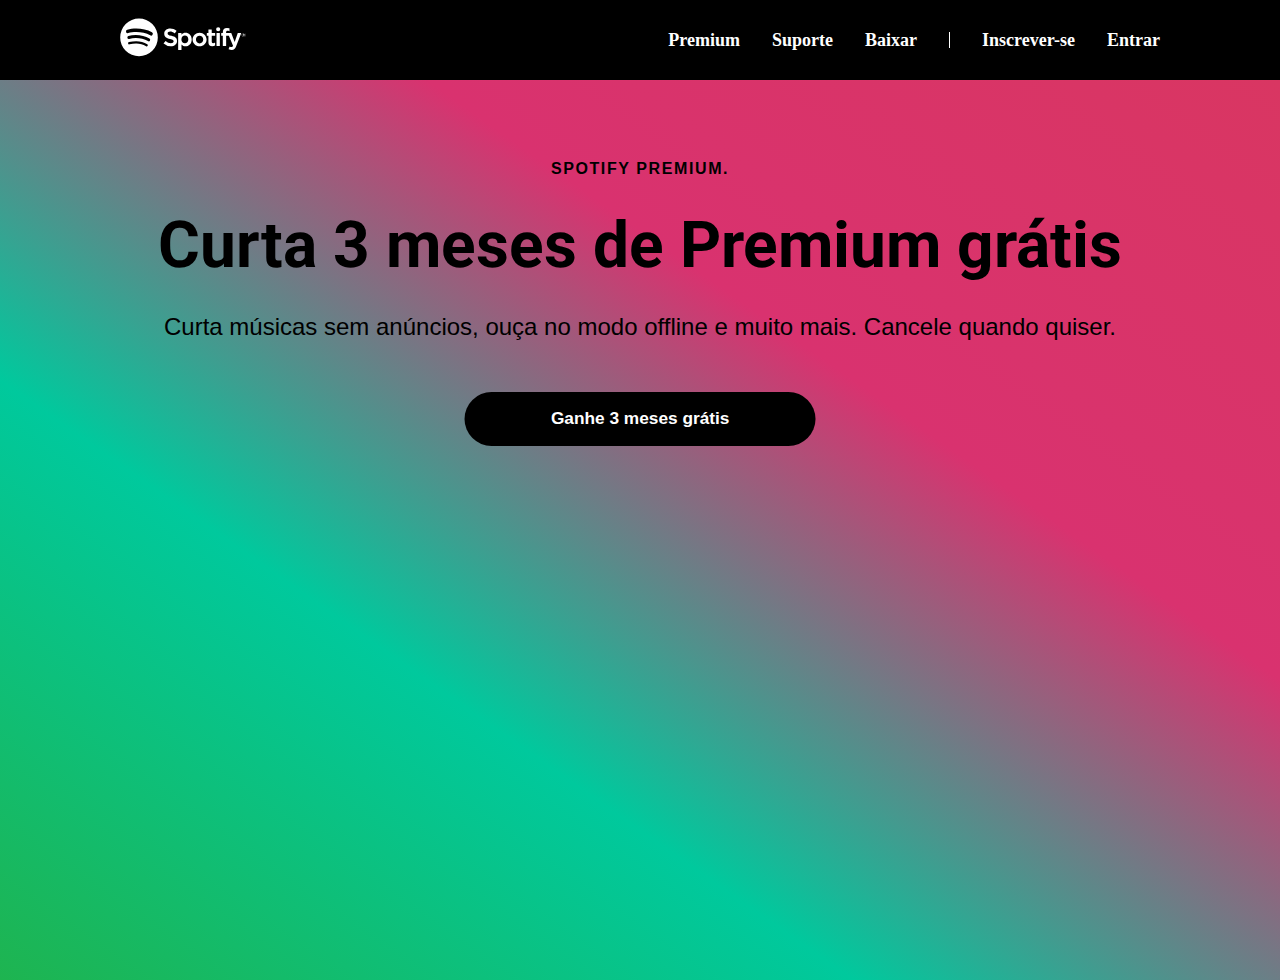
==== index.html @ 45cd378e "teste" ====
<!DOCTYPE html>
<html lang="pt-br">
<head>
    <meta charset="UTF-8">
    <meta http-equiv="X-UA-Compatible" content="IE=edge">
    <meta name="viewport" content="width=device-width, initial-scale=1.0">
    <link rel="stylesheet" href="./assets/css/style.css">
    <link rel="shortcut icon" href="https://www.scdn.co/i/_global/favicon.png" type="image/x-icon">
    <title>Escutar muda tudo | Spotify</title>
</head>
<body>
        <header>
        <div class="menu-header">
            <div class="menu-logo"><a href="#">
                <svg viewBox="0 0 63 20" xmlns="http://www.w3.org/2000/svg" preserveAspectRatio="xMidYMin meet"><g fill-rule="evenodd"><path d="M61.842 9.506a1.02 1.02 0 0 1-1.023-1.024c0-.562.453-1.03 1.029-1.03a1.02 1.02 0 0 1 1.023 1.024 1.03 1.03 0 0 1-1.029 1.03m.006-1.952a.915.915 0 0 0-.922.928c0 .51.394.921.916.921a.916.916 0 0 0 .922-.927.908.908 0 0 0-.916-.922m.226 1.027l.29.406h-.244l-.26-.372h-.225v.372h-.204V7.912h.48c.249 0 .413.128.413.343 0 .176-.102.284-.25.326m-.172-.485h-.267v.34h.267c.133 0 .212-.065.212-.17 0-.11-.08-.17-.212-.17m-12.804-3.52a1.043 1.043 0 1 0-.001 2.086 1.043 1.043 0 0 0 0-2.087m.72 2.89h-1.454a.107.107 0 0 0-.106.107v6.346c0 .06.047.107.106.107h1.455a.107.107 0 0 0 .107-.107V7.572a.107.107 0 0 0-.107-.107m3.233.006v-.2c0-.592.227-.856.736-.856.303 0 .546.06.82.152a.106.106 0 0 0 .14-.102V5.24a.107.107 0 0 0-.076-.102 3.993 3.993 0 0 0-1.21-.174c-1.343 0-2.053.757-2.053 2.188v.308h-.699a.107.107 0 0 0-.107.106v1.257c0 .059.048.107.107.107h.699v4.99c0 .058.047.106.106.106h1.455a.107.107 0 0 0 .106-.107v-4.99h1.358l2.081 4.99c-.236.523-.468.628-.785.628-.257 0-.527-.077-.803-.228a.109.109 0 0 0-.084-.008.106.106 0 0 0-.063.058l-.493 1.081a.106.106 0 0 0 .045.138c.515.279.98.398 1.554.398 1.074 0 1.668-.5 2.191-1.847L60.6 7.617a.106.106 0 0 0-.099-.146h-1.514a.107.107 0 0 0-.1.072l-1.552 4.431-1.7-4.434a.106.106 0 0 0-.099-.069h-2.485m-5.577-.006h-1.6V5.828a.106.106 0 0 0-.107-.106h-1.455a.107.107 0 0 0-.106.106v1.637h-.7a.106.106 0 0 0-.106.107v1.25c0 .059.048.107.106.107h.7v3.234c0 1.308.65 1.97 1.934 1.97.522 0 .954-.107 1.362-.338a.106.106 0 0 0 .054-.093v-1.19a.106.106 0 0 0-.154-.096c-.28.141-.551.206-.854.206-.467 0-.675-.211-.675-.686V8.929h1.6a.106.106 0 0 0 .107-.107v-1.25a.106.106 0 0 0-.106-.107m-7.671-.133c-1.96 0-3.497 1.51-3.497 3.437 0 1.907 1.526 3.4 3.473 3.4 1.967 0 3.508-1.504 3.508-3.424 0-1.914-1.53-3.413-3.484-3.413m0 5.362c-1.043 0-1.83-.838-1.83-1.95 0-1.115.76-1.924 1.806-1.924 1.05 0 1.84.838 1.84 1.95 0 1.115-.763 1.924-1.816 1.924m-7.014-5.362c-.82 0-1.492.323-2.046.984v-.744a.107.107 0 0 0-.106-.107h-1.455a.107.107 0 0 0-.106.107v8.27c0 .058.048.106.106.106h1.455a.107.107 0 0 0 .106-.106v-2.61c.555.621 1.227.925 2.046.925 1.522 0 3.063-1.172 3.063-3.412s-1.54-3.413-3.063-3.413m1.372 3.413c0 1.14-.703 1.937-1.709 1.937-.995 0-1.745-.833-1.745-1.937s.75-1.937 1.745-1.937c.99 0 1.71.814 1.71 1.937m-8.437-1.81c-1.624-.388-1.913-.66-1.913-1.231 0-.54.508-.903 1.264-.903.732 0 1.459.275 2.22.843a.107.107 0 0 0 .15-.023l.794-1.119a.107.107 0 0 0-.02-.144c-.906-.728-1.927-1.081-3.12-1.081-1.755 0-2.98 1.052-2.98 2.559 0 1.615 1.057 2.187 2.884 2.628 1.554.358 1.817.658 1.817 1.195 0 .594-.53.963-1.385.963-.948 0-1.721-.32-2.587-1.068a.11.11 0 0 0-.078-.026.105.105 0 0 0-.073.038l-.89 1.058a.105.105 0 0 0 .011.148 5.303 5.303 0 0 0 3.581 1.373c1.89 0 3.112-1.033 3.112-2.631 0-1.351-.807-2.098-2.787-2.58M9.507.305a9.41 9.41 0 1 0 0 18.82 9.41 9.41 0 0 0 0-18.82m4.316 13.572a.586.586 0 0 1-.807.195c-2.21-1.35-4.99-1.655-8.266-.907a.586.586 0 1 1-.261-1.143c3.584-.82 6.659-.467 9.139 1.049.276.169.363.53.195.806m1.15-2.562a.734.734 0 0 1-1.008.242c-2.529-1.555-6.385-2.005-9.377-1.097a.735.735 0 0 1-.426-1.404c3.418-1.037 7.666-.534 10.57 1.25a.734.734 0 0 1 .242 1.01m.1-2.669C12.04 6.846 7.036 6.68 4.141 7.56a.88.88 0 1 1-.511-1.684c3.323-1.01 8.849-.814 12.34 1.258a.88.88 0 0 1-.898 1.514"></path></g></svg></a>
            </div>
            <nav class="navbar">
                <ul>
                    <li><a href="">Premium</a></li>
                    <li><a href="">Suporte</a></li>
                    <li><a href="">Baixar</a></li>
                    <li class="separator"></li>
                    <li><a href="">Inscrever-se</a></li>
                    <li><a href="">Entrar</a></li>                 
                </ul>
            </nav>
        </div>
    </header>

    <main class="container">
        <section class="content-wrapper">
            <article>
                <div class="banner-wrapper">
                    <p class="wrapper-spotify">Spotify Premium.</p>
                    <h1>Curta 3 meses de Premium grátis</h1>
                    <p class="wrapper-paragraph">Curta músicas sem anúncios, ouça no modo offline e muito mais. Cancele quando quiser.</p>
                </div>
                <button class="btn-wrapper" type="submit">Ganhe 3 meses grátis</button>
            </article>
            
            <!-- <article>
                <div class="banner-wrapper">
                    <p class="wrapper-spotify">Spotify Premium.</p>
                    <h1>Ouça em qualquer lugar!</h1>
                    <p class="wrapper-paragraph">Faça parte da sua liberdade, experimente por 3 meses grátis.</p>
                </div>
                <button class="btn-wrapper" type="submit">Assinar agora</button>
            </article> -->
        </section>
    </main>
    
</body>
</html>
---- assets/css/style.css ----
@import url('https://fonts.googleapis.com/css2?family=Roboto:wght@500&display=swap');
@keyframes fade-in {
    0% {
        opacity: 0;
        /* transition: 2s; */
    }
    /* 50% {
        opacity: 0.5;
        /* transition: 2s; }*/
    100% {
        opacity: 1;
        /* transition: 2s; */
    }

}
* {
    margin: 0;
    border: 0;
    box-sizing: border-box;
}

html,
body {
    width:100%;
    height:100%;  
    position:relative;

}

header {
    padding: 18px 0;
    background-color: #000;
}

header .menu-header {
    display: flex;
    flex-direction: row;
    align-items: center;
    justify-content: space-between;
    padding: 0 120px;
}

header .menu-header .menu-logo svg{
    height: 2.5em;
}
header .menu-header .menu-logo svg g {
    fill: #FFF;
}


/* Menu - Nav */
header .menu-header .navbar ul {
    display: flex;
    flex-direction: row;
    align-items: center;
    gap: 2em;
}

header .menu-header .navbar ul li {
    list-style-type: none;  
    
}

body header .menu-header .navbar ul .separator {
    display: inline-block;
    width: 1px;
    height:1em;
    color:#fff;
    background-color: #fff;
}

header .menu-header .navbar ul li a{
    text-decoration: none;
    color: #FFF;
    font-size: large;
    font-weight: bold;
    font-family: 'Calibri';
    border: 1px solid;
    border-width: 0

}

header .menu-header .navbar ul li a:nth-child(n):hover{
    color: #D9326F;
    border-color: currentColor;
    border-width: 0 0 2px;
}

 /*  */
.container {
    padding: 0 120px;
    background-image: linear-gradient(to left bottom, #D93662 , #D9326F, #00c99d,#1EB450);
}
main {
    height: 100%;
}

.content-wrapper {
    display: flex;
    flex-direction: row;
    gap: 2.5em;
    text-align: center;

}
.content-wrapper article {
    margin: 5em auto;
    align-items: center;
    justify-content: space-between;
    animation-name: fade-in;
    animation-duration: 3.5s;
}

.content-wrapper .banner-wrapper h1 {
    font-size: 4em;
    font-family: 'Roboto', sans-serif;
    margin: 30px 0;
}

.content-wrapper .banner-wrapper .wrapper-spotify {
    font-size: medium;
    font-family: 'Calibri', Helvetica, sans-serif;
    font-weight: bold;
    letter-spacing: 0.1em;
    text-transform: uppercase;
}
.content-wrapper .banner-wrapper .wrapper-paragraph {
    font-family: 'Calibri', Helvetica, sans-serif;
    font-size: 1.5em;
}

.content-wrapper .btn-wrapper {
    color: #FFF;
    background-color: #000;
    padding: 1em 5em;
    margin-top: 2.5em;
    cursor: pointer;
    border-radius: 2em;
    transform: scale(.9, .9);
    transition: all ease 1s;
    font-size: 1.2em;
    font-weight: bold;
}
.content-wrapper .btn-wrapper:hover {
    /* transform: scale(1); */
    border-radius: 2em 10em;
    background-color: #D9326F;
}
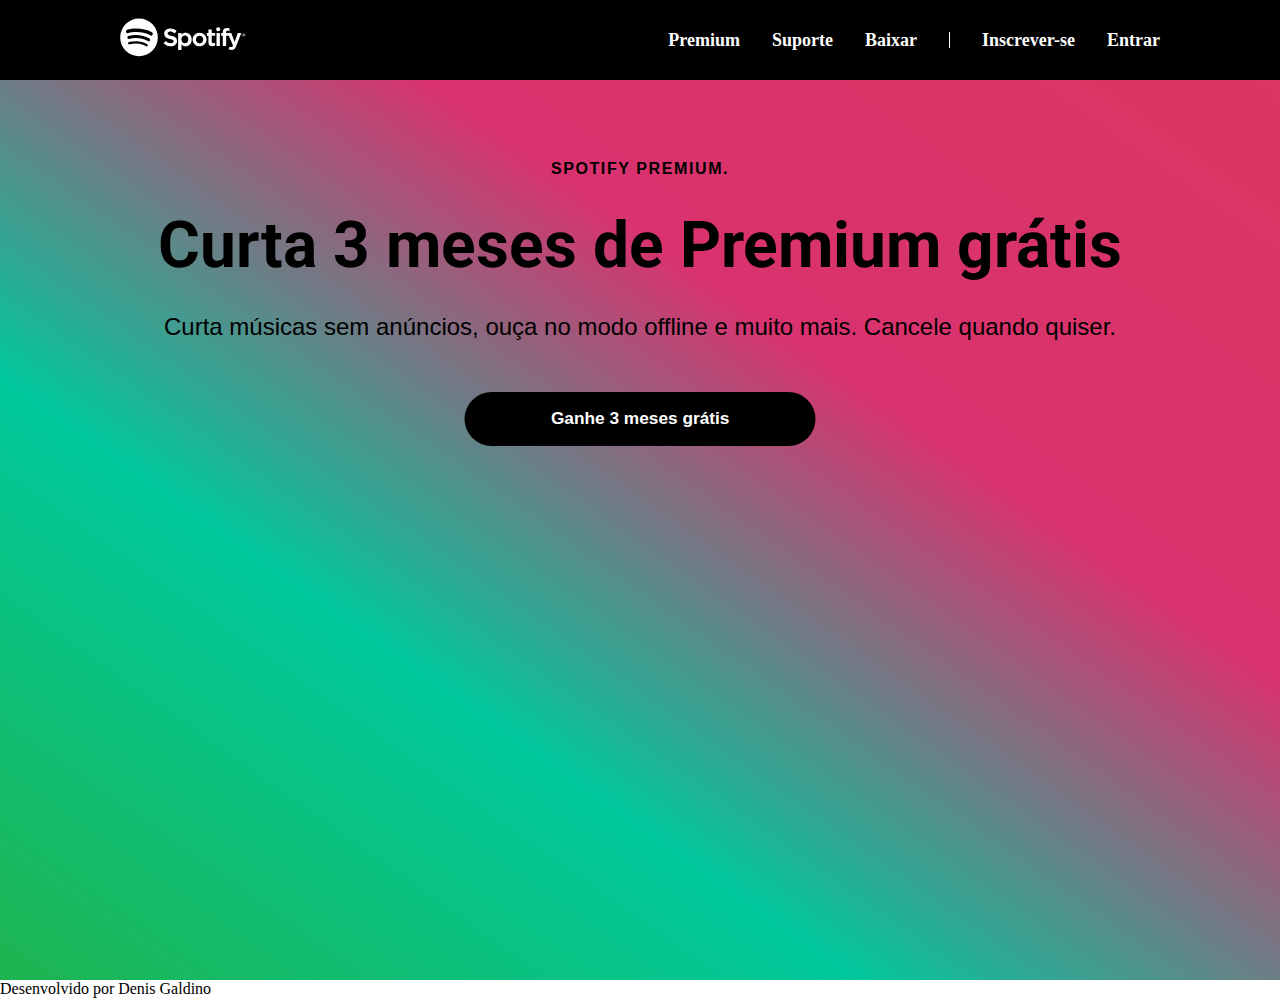
==== commit 10427a29: "Update index.html" ====
--- a/index.html
+++ b/index.html
@@ -49,5 +49,11 @@
         </section>
     </main>
     
+    <footer>
+        <div class="credits">
+        <p>Desenvolvido por Denis Galdino</p>
+        </div>
+    <footer>
+    
 </body>
-</html>+</html>
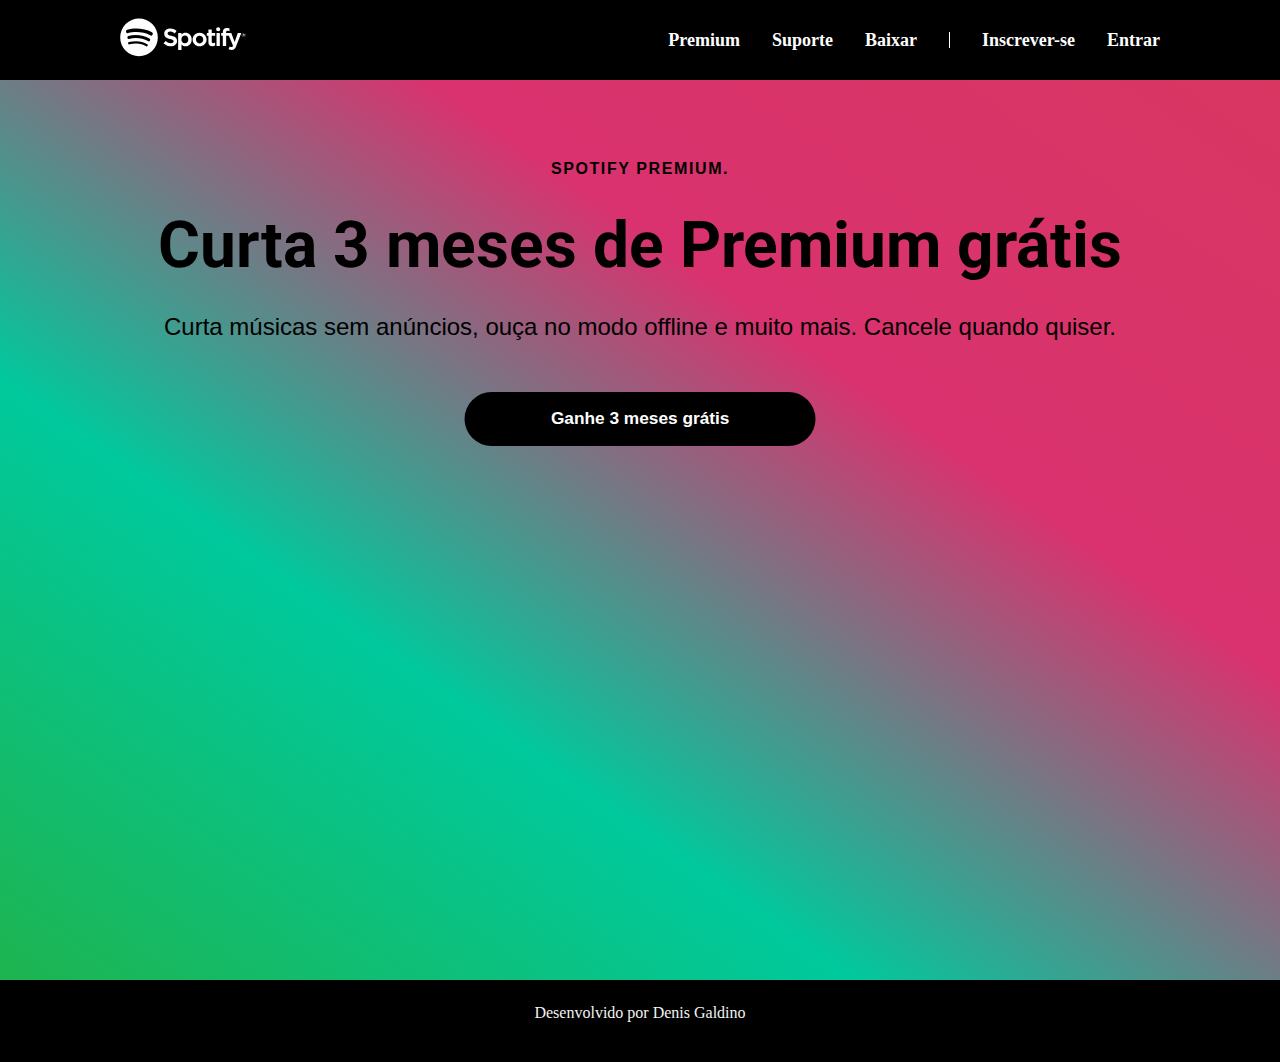
==== commit 488b96e7: "Update index.html" ====
--- a/index.html
+++ b/index.html
@@ -50,7 +50,7 @@
     </main>
     
     <footer>
-        <div class="credits">
+        <div>
         <p>Desenvolvido por Denis Galdino</p>
         </div>
     <footer>
--- a/assets/css/style.css
+++ b/assets/css/style.css
@@ -144,4 +144,15 @@
     /* transform: scale(1); */
     border-radius: 2em 10em;
     background-color: #D9326F;
-}+}
+
+footer {
+    padding: 0.5em 0;
+    background-color: #000;
+}
+footer p {
+    padding: 1em 0;
+    text-align: center;
+    font-family: 'Calibri';
+    color: #F3F3F3;
+}
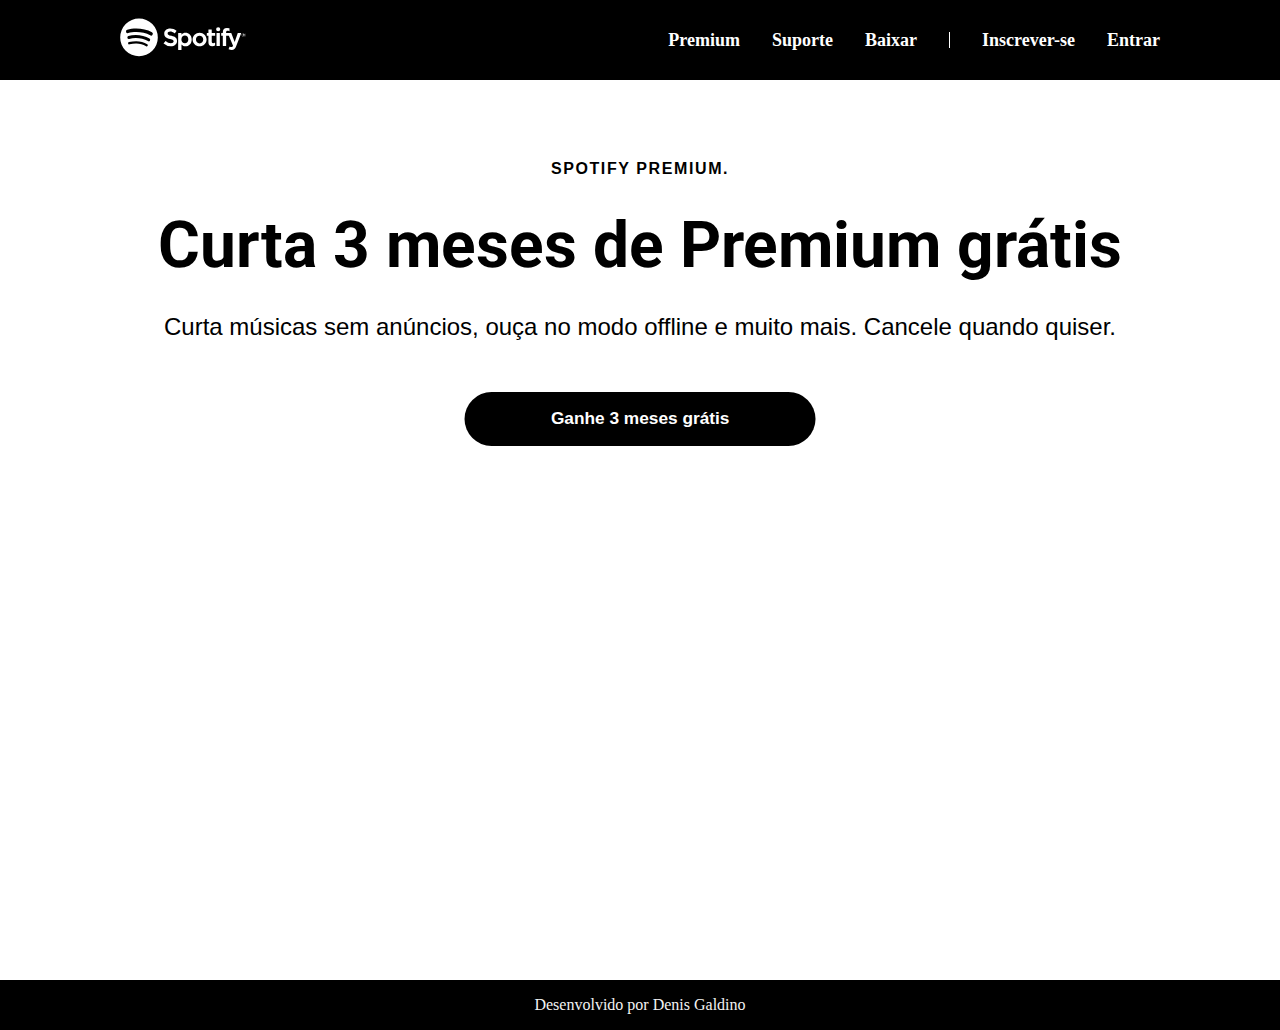
==== commit a9cae149: "footer add" ====
--- a/index.html
+++ b/index.html
@@ -48,12 +48,12 @@
             </article> -->
         </section>
     </main>
-    
+
     <footer>
         <div>
-        <p>Desenvolvido por Denis Galdino</p>
+            <p>Desenvolvido por Denis Galdino</p>
         </div>
-    <footer>
+    </footer>
     
 </body>
-</html>
+</html>--- a/assets/css/style.css
+++ b/assets/css/style.css
@@ -1,17 +1,58 @@
 @import url('https://fonts.googleapis.com/css2?family=Roboto:wght@500&display=swap');
 @keyframes fade-in {
-    0% {
-        opacity: 0;
+    to {
+        opacity: 1;
+        transform: translateY(0px);
         /* transition: 2s; */
     }
     /* 50% {
         opacity: 0.5;
         /* transition: 2s; }*/
-    100% {
-        opacity: 1;
+    from {
+        opacity: 0;
+        transform: translateY(-300px);
         /* transition: 2s; */
     }
 
+}
+
+@keyframes navbar-translate {
+    to {
+        transform: translateX(0);
+    }
+    from {
+        transform: translateX(100%);
+    }
+}
+
+@keyframes mult-colors {
+    0% {
+        background-image: linear-gradient(to top,#D93662 , #D9326F, #00c99d,#1EB450);
+    }
+    20% {
+        background-image: linear-gradient(to top left, #D93662 , #D9326F, #00c99d,#1EB450);
+    }
+    30%{
+        background-image: linear-gradient(to left, #D93662 , #D9326F, #00c99d,#1EB450);
+    }
+    40%{
+        background-image: linear-gradient(to left bottom, #D93662 , #D9326F, #00c99d,#1EB450);
+    }
+    60%{
+        background-image: linear-gradient(to bottom, #D93662 , #D9326F, #00c99d,#1EB450);
+    }
+    70%{
+        background-image: linear-gradient(to bottom right, #D93662 , #D9326F, #00c99d,#1EB450);
+    }
+    80%{
+        background-image: linear-gradient(to right, #D93662 , #D9326F, #00c99d,#1EB450);
+    }
+    90%{
+        background-image: linear-gradient(to right top, #D93662 , #D9326F, #00c99d,#1EB450);
+    }
+    100%{
+        background-image: linear-gradient(to top, #D93662 , #D9326F, #00c99d,#1EB450);
+    }
 }
 * {
     margin: 0;
@@ -54,6 +95,7 @@
     flex-direction: row;
     align-items: center;
     gap: 2em;
+    animation: navbar-translate 2s;
 }
 
 header .menu-header .navbar ul li {
@@ -76,8 +118,8 @@
     font-weight: bold;
     font-family: 'Calibri';
     border: 1px solid;
-    border-width: 0
-
+    border-width: 0;
+    z-index: 1;
 }
 
 header .menu-header .navbar ul li a:nth-child(n):hover{
@@ -89,7 +131,12 @@
  /*  */
 .container {
     padding: 0 120px;
-    background-image: linear-gradient(to left bottom, #D93662 , #D9326F, #00c99d,#1EB450);
+    /* background-image: linear-gradient(to left bottom, #D93662 , #D9326F, #00c99d,#1EB450); */
+    animation-name: mult-colors;
+    animation-duration: 3s;
+    /* animation-direction: alternate; */
+    /* animation-delay: 2s; */
+    animation-iteration-count: infinite;
 }
 main {
     height: 100%;
@@ -107,7 +154,7 @@
     align-items: center;
     justify-content: space-between;
     animation-name: fade-in;
-    animation-duration: 3.5s;
+    animation-duration: 2s;
 }
 
 .content-wrapper .banner-wrapper h1 {
@@ -147,12 +194,13 @@
 }
 
 footer {
-    padding: 0.5em 0;
     background-color: #000;
 }
-footer p {
-    padding: 1em 0;
+
+footer div p{
+    color: #F3F3F3;
+    font-size: 1em;
+    font-family: 'Calibri';
+    padding: 1em 2em;
     text-align: center;
-    font-family: 'Calibri';
-    color: #F3F3F3;
-}
+}